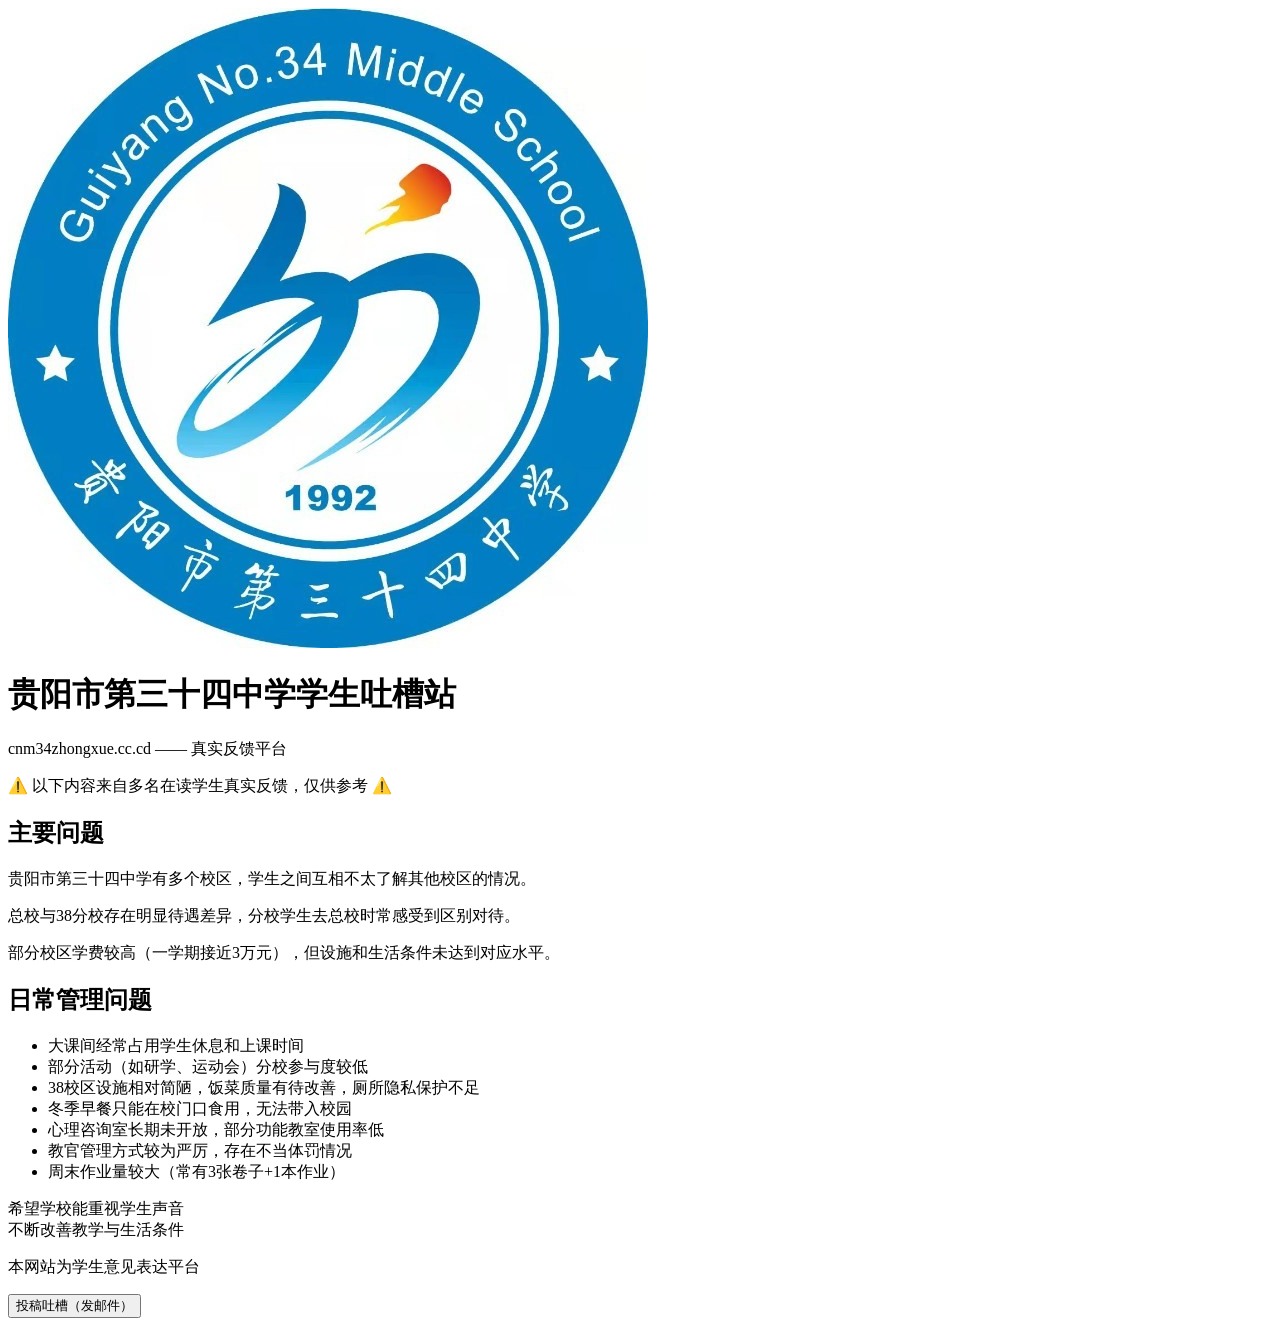
==== index.html @ 33dcae8b "Add files via upload" ====
<!DOCTYPE html>
<html lang="zh-CN">
<head>
    <meta charset="UTF-8">
    <meta name="viewport" content="width=device-width, initial-scale=1.0">
    <title>贵阳市第三十四中学学生吐槽站</title>
    <link rel="stylesheet" href="styles.css">
</head>
<body>
    <div class="bg-logo"></div>
    
    <div class="container">
        <header>
            <img src="logo.png" alt="贵阳市第三十四中学 LOGO" class="school-logo">
            <h1>贵阳市第三十四中学学生吐槽站</h1>
            <p class="subtitle">cnm34zhongxue.cc.cd —— 真实反馈平台</p>
        </header>

        <div class="warning">⚠️ 以下内容来自多名在读学生真实反馈，仅供参考 ⚠️</div>

        <section class="rant">
            <h2>主要问题</h2>
            <p>贵阳市第三十四中学有多个校区，学生之间互相不太了解其他校区的情况。</p>
            <p><span class="highlight">总校与38分校存在明显待遇差异</span>，分校学生去总校时常感受到区别对待。</p>
            <p>部分校区学费较高（一学期接近3万元），但设施和生活条件未达到对应水平。</p>
        </section>

        <section class="rant">
            <h2>日常管理问题</h2>
            <ul>
                <li>大课间经常占用学生休息和上课时间</li>
                <li>部分活动（如研学、运动会）分校参与度较低</li>
                <li>38校区设施相对简陋，饭菜质量有待改善，厕所隐私保护不足</li>
                <li>冬季早餐只能在校门口食用，无法带入校园</li>
                <li>心理咨询室长期未开放，部分功能教室使用率低</li>
                <li>教官管理方式较为严厉，存在不当体罚情况</li>
                <li>周末作业量较大（常有3张卷子+1本作业）</li>
            </ul>
        </section>

        <div class="center big-text">
            希望学校能重视学生声音<br>
            不断改善教学与生活条件
        </div>

        <footer>
            <p>本网站为学生意见表达平台</p>
            <button id="rage-btn">投稿吐槽（发邮件）</button>
        </footer>
    </div>

    <script src="script.js"></script>
</body>
</html>
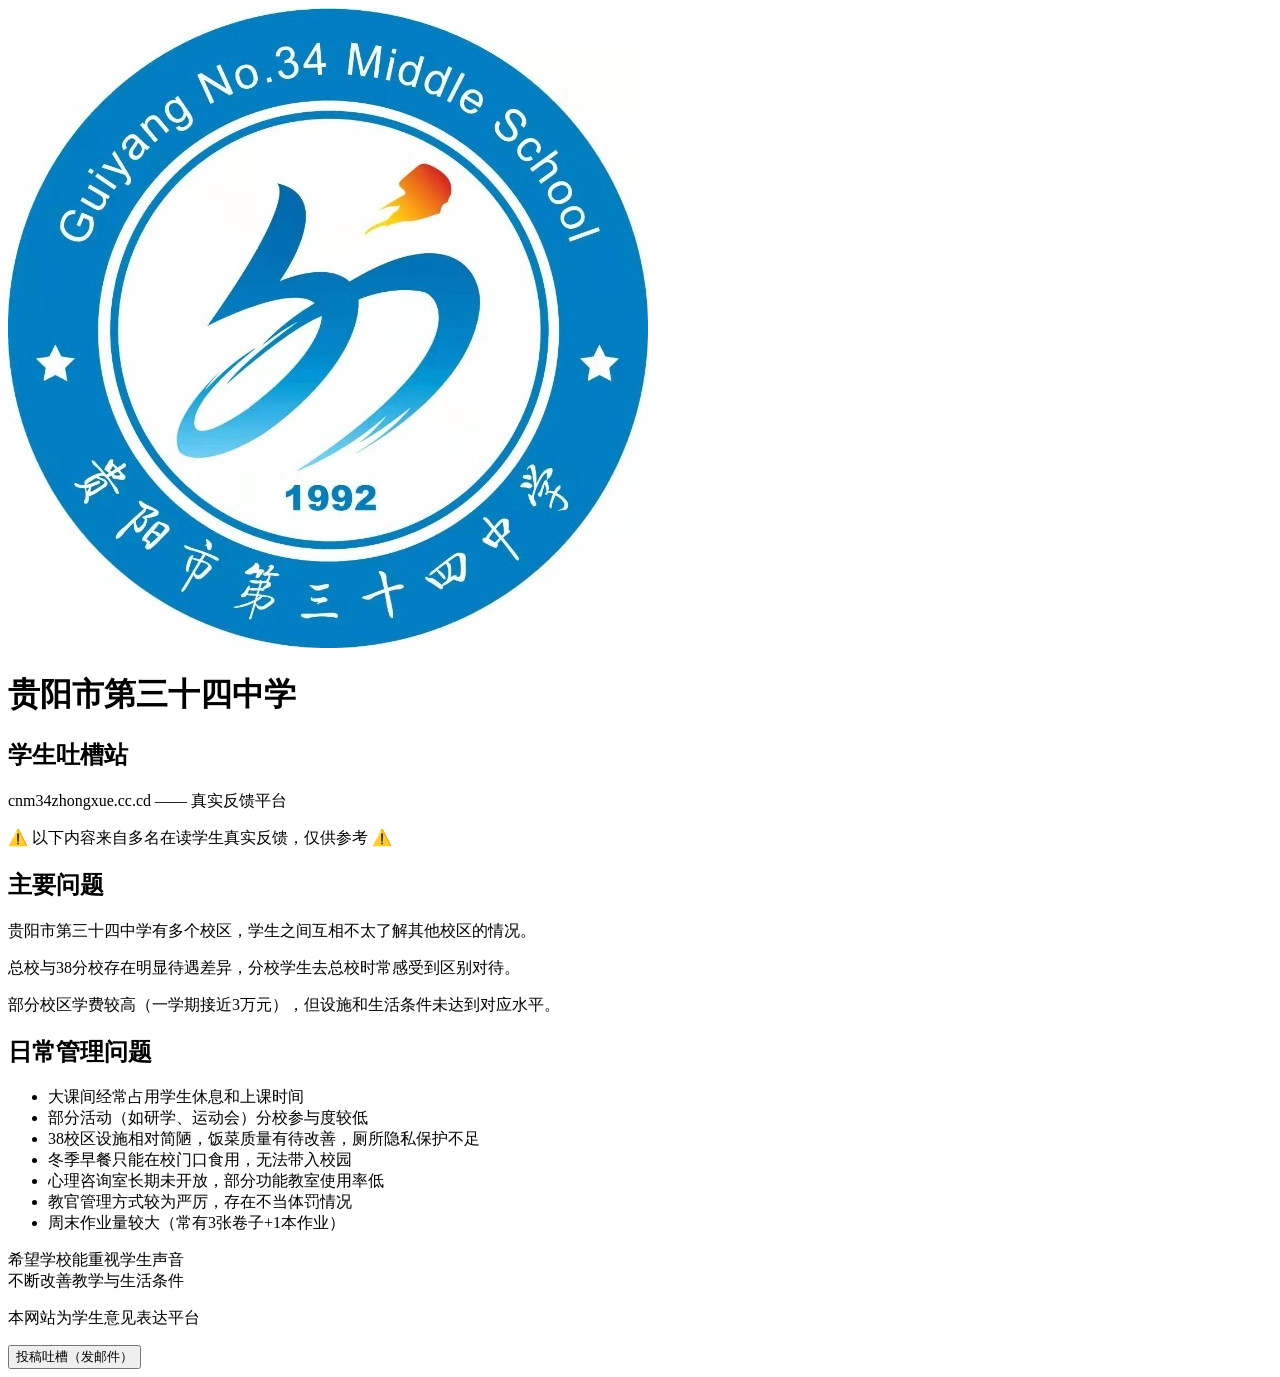
==== commit 45bcb9f6: "Update index.html" ====
--- a/index.html
+++ b/index.html
@@ -12,35 +12,41 @@
     <div class="container">
         <header>
             <img src="logo.png" alt="贵阳市第三十四中学 LOGO" class="school-logo">
-            <h1>贵阳市第三十四中学学生吐槽站</h1>
-            <p class="subtitle">cnm34zhongxue.cc.cd —— 真实反馈平台</p>
+            <h1>贵阳市第三十四中学</h1>
+            <h2 class="subtitle">学生吐槽站</h2>
+            <p class="domain">cnm34zhongxue.cc.cd —— 真实反馈平台</p>
         </header>
 
-        <div class="warning">⚠️ 以下内容来自多名在读学生真实反馈，仅供参考 ⚠️</div>
+        <div class="warning">
+            ⚠️ 以下内容来自多名在读学生真实反馈，仅供参考 ⚠️
+        </div>
 
-        <section class="rant">
+        <section class="section">
             <h2>主要问题</h2>
-            <p>贵阳市第三十四中学有多个校区，学生之间互相不太了解其他校区的情况。</p>
-            <p><span class="highlight">总校与38分校存在明显待遇差异</span>，分校学生去总校时常感受到区别对待。</p>
-            <p>部分校区学费较高（一学期接近3万元），但设施和生活条件未达到对应水平。</p>
+            <div class="card">
+                <p>贵阳市第三十四中学有多个校区，学生之间互相不太了解其他校区的情况。</p>
+                <p><span class="highlight">总校与38分校存在明显待遇差异</span>，分校学生去总校时常感受到区别对待。</p>
+                <p>部分校区学费较高（一学期接近3万元），但设施和生活条件未达到对应水平。</p>
+            </div>
         </section>
 
-        <section class="rant">
+        <section class="section">
             <h2>日常管理问题</h2>
-            <ul>
-                <li>大课间经常占用学生休息和上课时间</li>
-                <li>部分活动（如研学、运动会）分校参与度较低</li>
-                <li>38校区设施相对简陋，饭菜质量有待改善，厕所隐私保护不足</li>
-                <li>冬季早餐只能在校门口食用，无法带入校园</li>
-                <li>心理咨询室长期未开放，部分功能教室使用率低</li>
-                <li>教官管理方式较为严厉，存在不当体罚情况</li>
-                <li>周末作业量较大（常有3张卷子+1本作业）</li>
-            </ul>
+            <div class="card">
+                <ul>
+                    <li>大课间经常占用学生休息和上课时间</li>
+                    <li>部分活动（如研学、运动会）分校参与度较低</li>
+                    <li>38校区设施相对简陋，饭菜质量有待改善，厕所隐私保护不足</li>
+                    <li>冬季早餐只能在校门口食用，无法带入校园</li>
+                    <li>心理咨询室长期未开放，部分功能教室使用率低</li>
+                    <li>教官管理方式较为严厉，存在不当体罚情况</li>
+                    <li>周末作业量较大（常有3张卷子+1本作业）</li>
+                </ul>
+            </div>
         </section>
 
-        <div class="center big-text">
-            希望学校能重视学生声音<br>
-            不断改善教学与生活条件
+        <div class="hope">
+            <p>希望学校能重视学生声音<br>不断改善教学与生活条件</p>
         </div>
 
         <footer>
@@ -51,4 +57,4 @@
 
     <script src="script.js"></script>
 </body>
-</html>+</html>
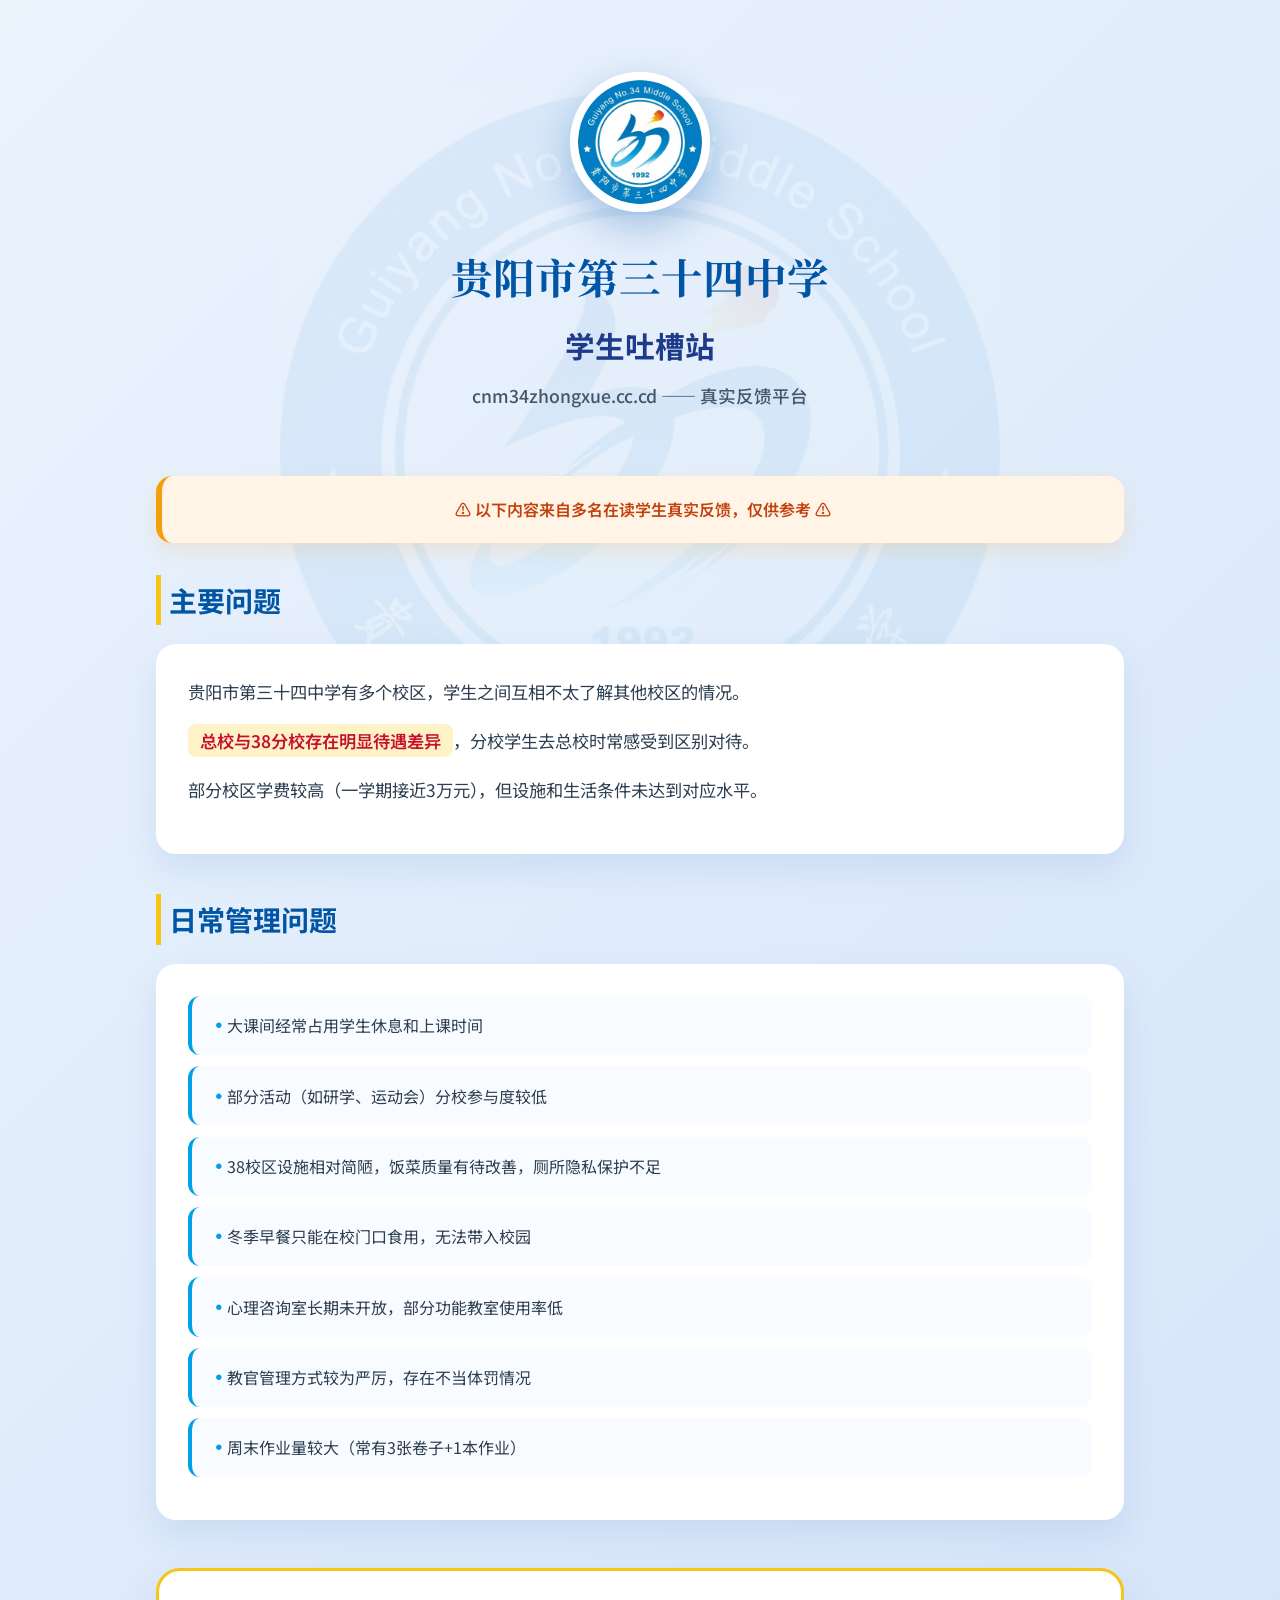
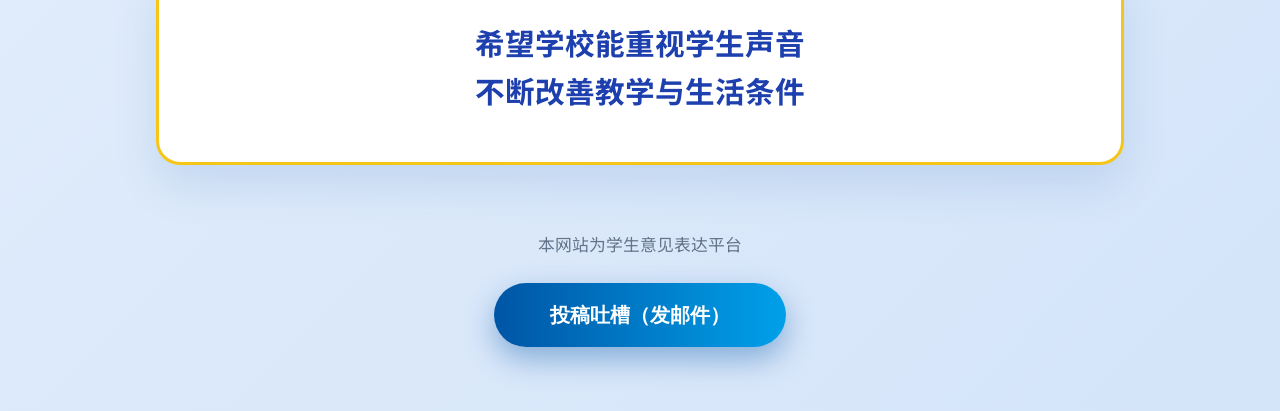
==== commit eea89d97: "Update index.html" ====
--- a/index.html
+++ b/index.html
@@ -4,7 +4,7 @@
     <meta charset="UTF-8">
     <meta name="viewport" content="width=device-width, initial-scale=1.0">
     <title>贵阳市第三十四中学学生吐槽站</title>
-    <link rel="stylesheet" href="styles.css">
+    <link rel="stylesheet" href="style.css">
 </head>
 <body>
     <div class="bg-logo"></div>
--- a/style.css
+++ b/style.css
@@ -0,0 +1,206 @@
+/* styles.css - 全新现代设计 */
+@import url('https://fonts.googleapis.com/css2?family=Noto+Sans+SC:wght@400;500;700&family=Noto+Serif+SC:wght@700&display=swap');
+
+:root {
+    --primary: #0055A5;
+    --secondary: #00A0E9;
+    --accent: #F5C518;
+    --text: #2c3e50;
+    --light: #f8f9fa;
+}
+
+* {
+    margin: 0;
+    padding: 0;
+    box-sizing: border-box;
+}
+
+body {
+    font-family: 'Noto Sans SC', system-ui, sans-serif;
+    background: linear-gradient(135deg, #ebf3fd 0%, #d4e4f9 100%);
+    color: var(--text);
+    line-height: 1.8;
+    min-height: 100vh;
+}
+
+/* 背景LOGO水印 */
+.bg-logo {
+    position: fixed;
+    top: 50%;
+    left: 50%;
+    transform: translate(-50%, -50%);
+    width: 720px;
+    height: 720px;
+    background: url('logo.png') center/contain no-repeat;
+    opacity: 0.06;
+    z-index: -1;
+    pointer-events: none;
+}
+
+/* 主容器 */
+.container {
+    max-width: 1000px;
+    margin: 0 auto;
+    padding: 2rem 1rem;
+}
+
+/* Header */
+header {
+    text-align: center;
+    padding: 2.5rem 0 2rem;
+}
+
+.school-logo {
+    width: 140px;
+    height: 140px;
+    border-radius: 50%;
+    border: 8px solid white;
+    box-shadow: 0 15px 40px rgba(0, 85, 165, 0.3);
+    margin-bottom: 1.2rem;
+    transition: 0.4s;
+}
+
+.school-logo:hover {
+    transform: scale(1.1) rotate(8deg);
+}
+
+h1 {
+    font-family: 'Noto Serif SC', serif;
+    font-size: 2.6rem;
+    color: var(--primary);
+    margin-bottom: 0.3rem;
+}
+
+.subtitle {
+    font-size: 1.85rem;
+    color: #1e3a8a;
+    font-weight: 700;
+    margin-bottom: 0.5rem;
+}
+
+.domain {
+    font-size: 1.1rem;
+    color: #475569;
+    font-weight: 500;
+}
+
+/* 警告 */
+.warning {
+    background: #fff4e5;
+    color: #c2410c;
+    padding: 1.2rem 1.5rem;
+    border-radius: 16px;
+    border-left: 6px solid #f59e0b;
+    margin: 2rem 0;
+    font-weight: 600;
+    text-align: center;
+    box-shadow: 0 8px 20px rgba(245, 158, 11, 0.15);
+}
+
+/* 内容卡片 */
+.section h2 {
+    color: var(--primary);
+    font-size: 1.75rem;
+    margin-bottom: 1.2rem;
+    padding-left: 0.5rem;
+    border-left: 5px solid var(--accent);
+}
+
+.card {
+    background: white;
+    border-radius: 20px;
+    padding: 2rem;
+    box-shadow: 0 15px 35px rgba(0, 85, 165, 0.1);
+    margin-bottom: 2.5rem;
+}
+
+.card p {
+    margin-bottom: 1.1rem;
+    font-size: 1.08rem;
+}
+
+.card ul {
+    list-style: none;
+}
+
+.card li {
+    padding: 0.95rem 1rem 0.95rem 2.2rem;
+    margin-bottom: 0.7rem;
+    background: #f8fbff;
+    border-radius: 12px;
+    position: relative;
+    border-left: 4px solid var(--secondary);
+}
+
+.card li:before {
+    content: "•";
+    position: absolute;
+    left: 0.9rem;
+    color: var(--secondary);
+    font-size: 1.6rem;
+    line-height: 1;
+}
+
+/* 高亮 */
+.highlight {
+    background: #fef3c7;
+    padding: 4px 12px;
+    border-radius: 8px;
+    font-weight: 600;
+    color: #c8102e;
+}
+
+/* 寄语区 */
+.hope {
+    background: white;
+    padding: 3rem 2rem;
+    border-radius: 24px;
+    text-align: center;
+    font-size: 1.85rem;
+    font-weight: 700;
+    color: #1e40af;
+    box-shadow: 0 20px 45px rgba(0, 85, 165, 0.12);
+    border: 3px solid var(--accent);
+    margin: 3rem 0;
+    line-height: 1.6;
+}
+
+/* Footer */
+footer {
+    text-align: center;
+    margin-top: 4rem;
+    padding-bottom: 2rem;
+}
+
+footer p {
+    color: #64748b;
+    margin-bottom: 1.5rem;
+    font-size: 1.05rem;
+}
+
+#rage-btn {
+    background: linear-gradient(90deg, var(--primary), var(--secondary));
+    color: white;
+    border: none;
+    padding: 1.15rem 3.5rem;
+    font-size: 1.22rem;
+    font-weight: 600;
+    border-radius: 50px;
+    cursor: pointer;
+    box-shadow: 0 12px 30px rgba(0, 85, 165, 0.4);
+    transition: all 0.3s;
+}
+
+#rage-btn:hover {
+    transform: translateY(-6px);
+    box-shadow: 0 20px 40px rgba(0, 85, 165, 0.55);
+}
+
+/* 响应式优化 */
+@media (max-width: 768px) {
+    h1 { font-size: 2.2rem; }
+    .subtitle { font-size: 1.55rem; }
+    .school-logo { width: 115px; height: 115px; }
+    .card { padding: 1.6rem; }
+    .hope { font-size: 1.55rem; padding: 2.2rem 1.5rem; }
+}
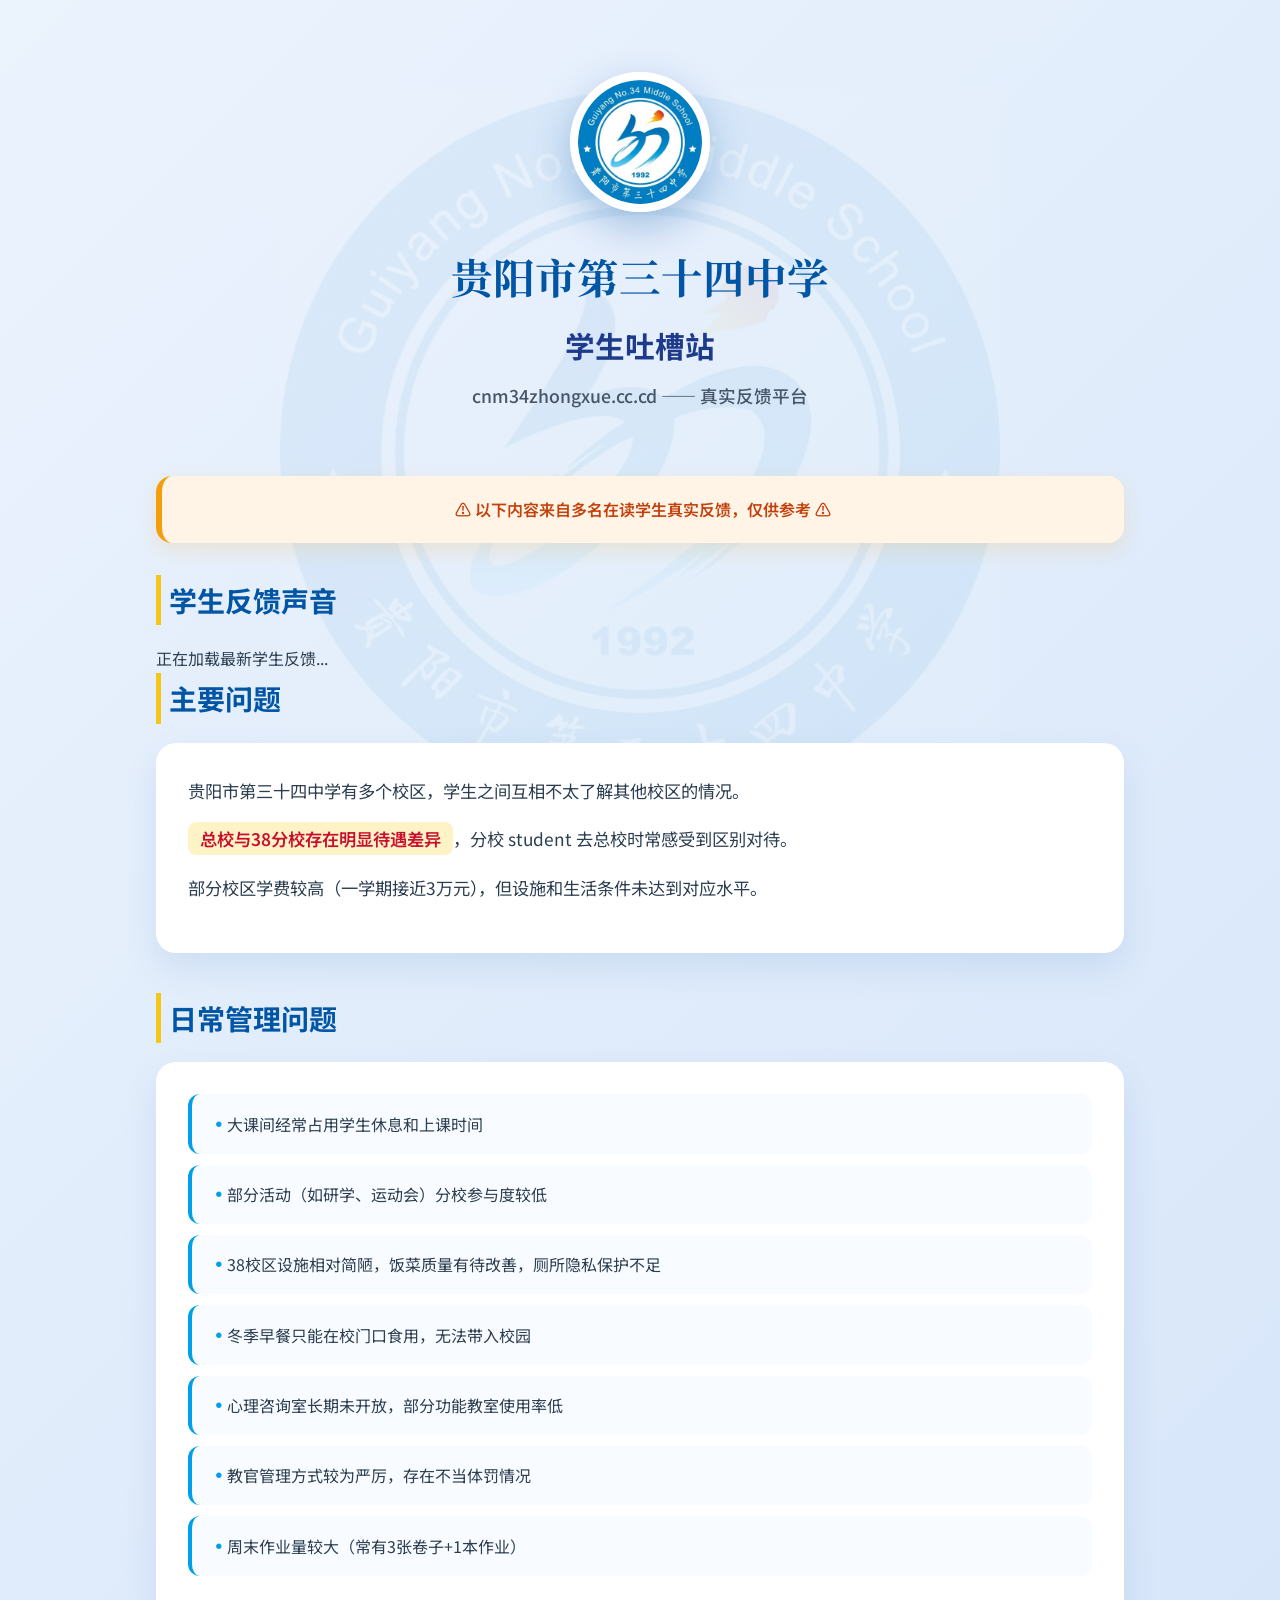
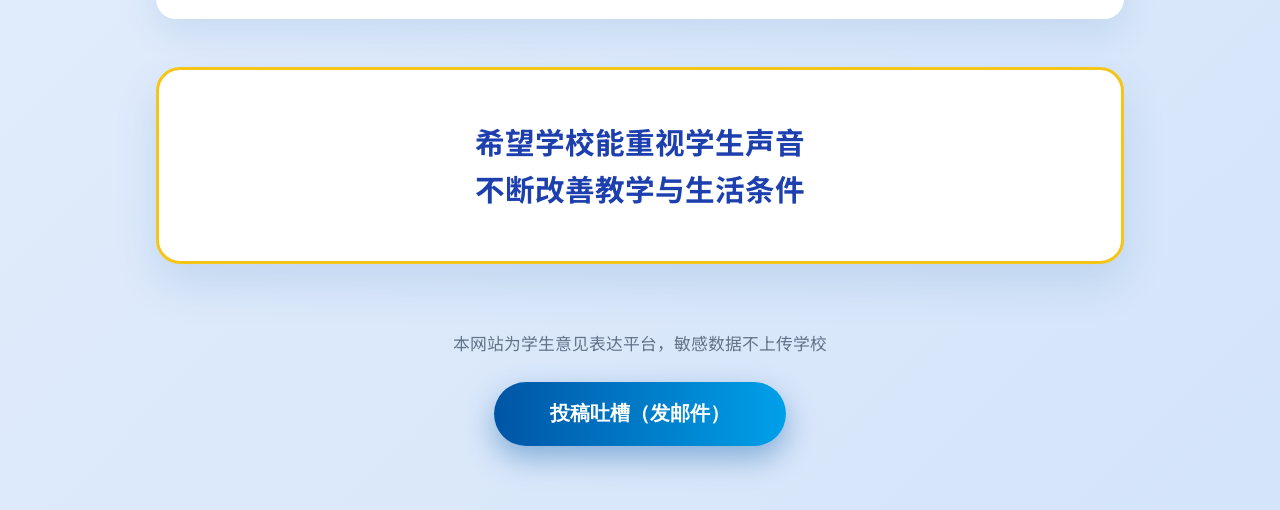
==== commit c304e3a0: "Update index.html" ====
--- a/index.html
+++ b/index.html
@@ -22,10 +22,17 @@
         </div>
 
         <section class="section">
+            <h2>学生反馈声音</h2>
+            <div id="feedback-list" class="feedback-container">
+                <p class="loading-text">正在加载最新学生反馈...</p>
+            </div>
+        </section>
+
+        <section class="section">
             <h2>主要问题</h2>
             <div class="card">
                 <p>贵阳市第三十四中学有多个校区，学生之间互相不太了解其他校区的情况。</p>
-                <p><span class="highlight">总校与38分校存在明显待遇差异</span>，分校学生去总校时常感受到区别对待。</p>
+                <p><span class="highlight">总校与38分校存在明显待遇差异</span>，分校 student 去总校时常感受到区别对待。</p>
                 <p>部分校区学费较高（一学期接近3万元），但设施和生活条件未达到对应水平。</p>
             </div>
         </section>
@@ -50,7 +57,7 @@
         </div>
 
         <footer>
-            <p>本网站为学生意见表达平台</p>
+            <p>本网站为学生意见表达平台，敏感数据不上传学校</p>
             <button id="rage-btn">投稿吐槽（发邮件）</button>
         </footer>
     </div>
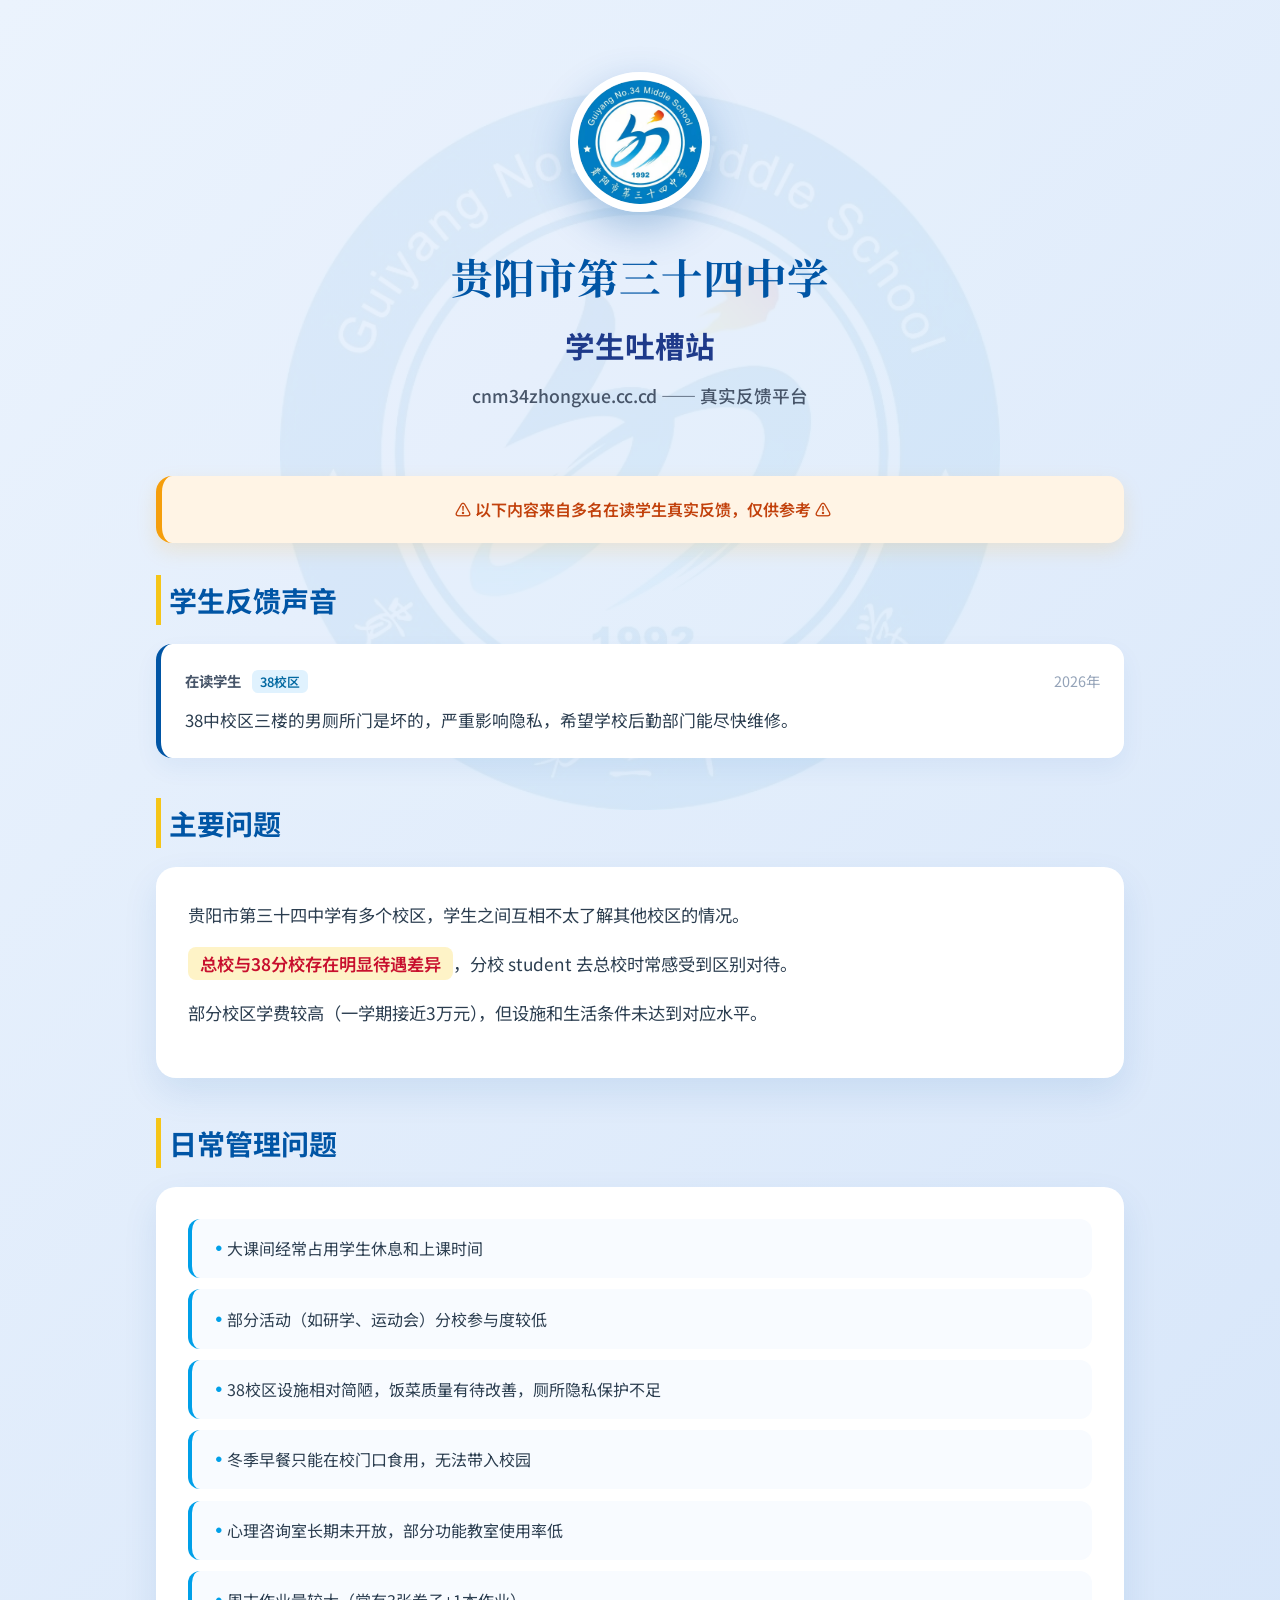
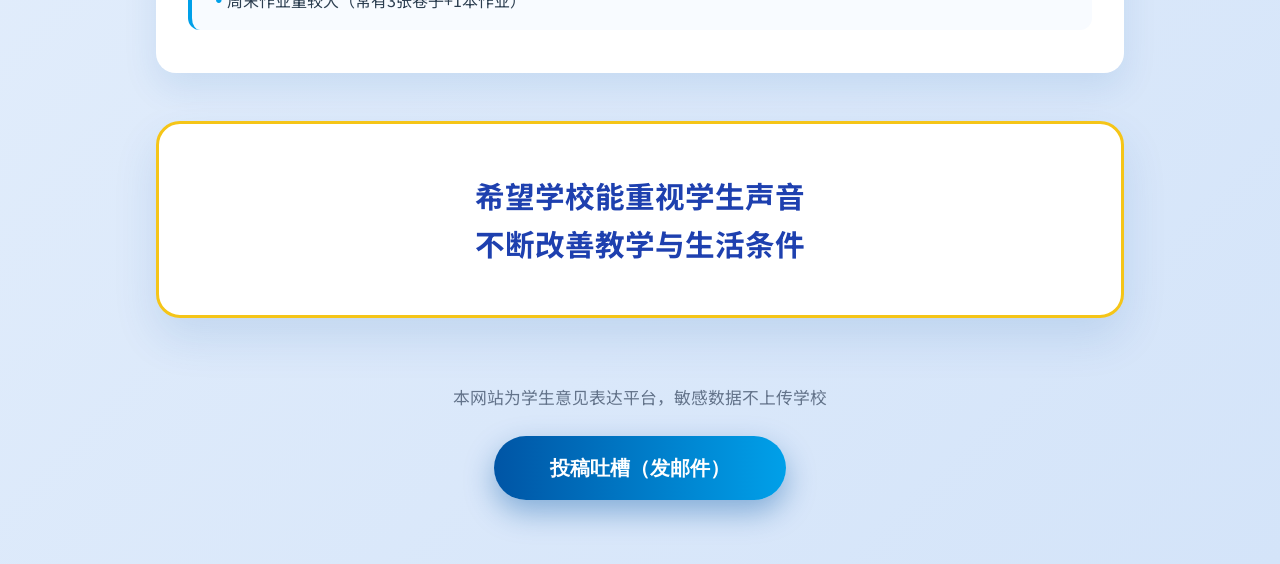
==== commit 27dd4e9f: "Update index.html" ====
--- a/index.html
+++ b/index.html
@@ -46,7 +46,7 @@
                     <li>38校区设施相对简陋，饭菜质量有待改善，厕所隐私保护不足</li>
                     <li>冬季早餐只能在校门口食用，无法带入校园</li>
                     <li>心理咨询室长期未开放，部分功能教室使用率低</li>
-                    <li>教官管理方式较为严厉，存在不当体罚情况</li>
+                    
                     <li>周末作业量较大（常有3张卷子+1本作业）</li>
                 </ul>
             </div>
--- a/style.css
+++ b/style.css
@@ -204,3 +204,72 @@
     .card { padding: 1.6rem; }
     .hope { font-size: 1.55rem; padding: 2.2rem 1.5rem; }
 }
+/* ... 保留原有样式 ... */
+
+/* 🌟 新增：学生反馈列表样式 */
+.feedback-container {
+    display: flex;
+    flex-direction: column;
+    gap: 1.5rem;
+    margin-bottom: 2.5rem;
+}
+
+.feedback-item {
+    background: white;
+    border-radius: 16px;
+    padding: 1.5rem;
+    box-shadow: 0 10px 25px rgba(0, 85, 165, 0.06);
+    border-left: 5px solid var(--primary);
+    transition: transform 0.3s ease;
+}
+
+.feedback-item:hover {
+    transform: translateY(-2px);
+}
+
+.feedback-header {
+    display: flex;
+    justify-content: space-between;
+    align-items: center;
+    margin-bottom: 0.8rem;
+    font-size: 0.9rem;
+}
+
+.feedback-user {
+    font-weight: 700;
+    color: #475569;
+}
+
+.feedback-tag {
+    background: #e0f2fe;
+    color: #0369a1;
+    padding: 2px 8px;
+    border-radius: 6px;
+    font-size: 0.8rem;
+    margin-left: 0.5rem;
+    font-weight: 600;
+}
+
+.feedback-time {
+    color: #94a3b8;
+}
+
+.feedback-content {
+    font-size: 1.05rem;
+    color: var(--text);
+    line-height: 1.6;
+}
+
+.loading-text, .error-text {
+    text-align: center;
+    padding: 2rem;
+    color: #64748b;
+    background: rgba(255, 255, 255, 0.6);
+    border-radius: 16px;
+    font-style: italic;
+}
+
+.error-text {
+    color: #ef4444;
+}
+
